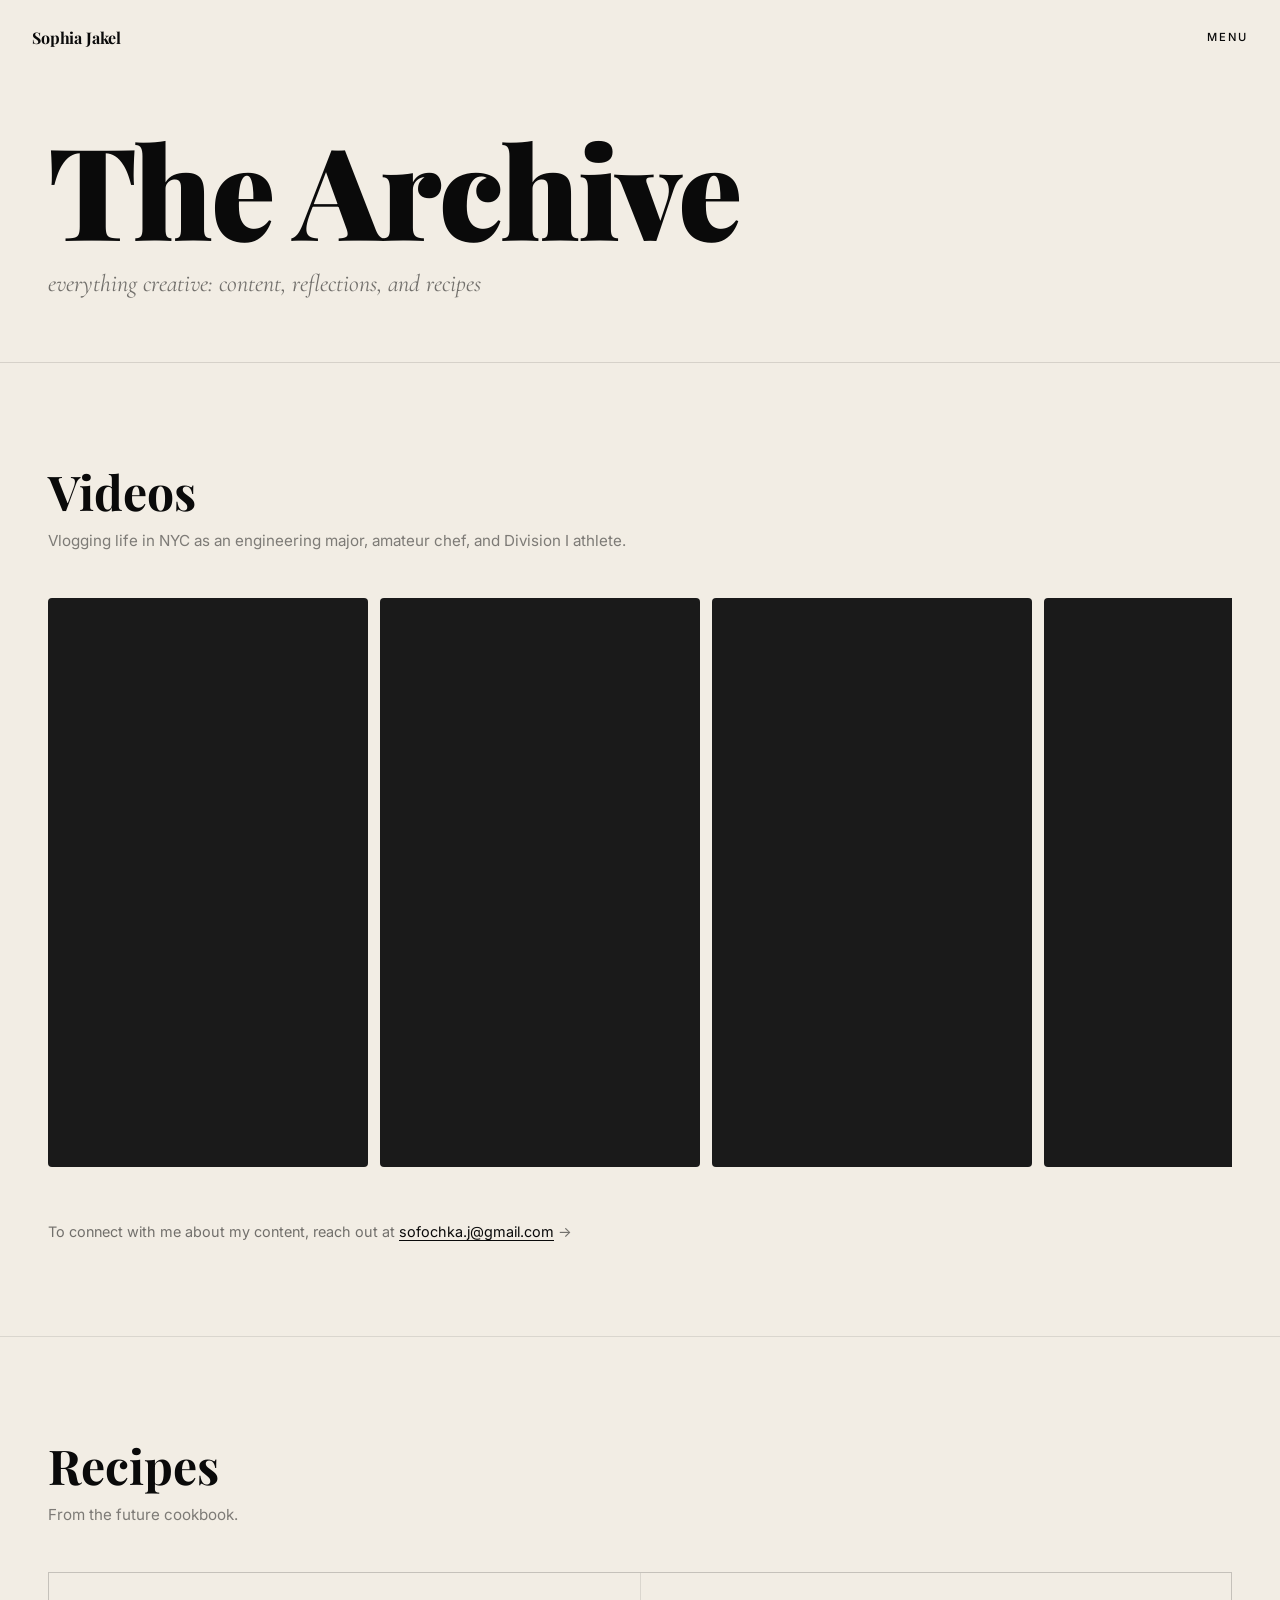
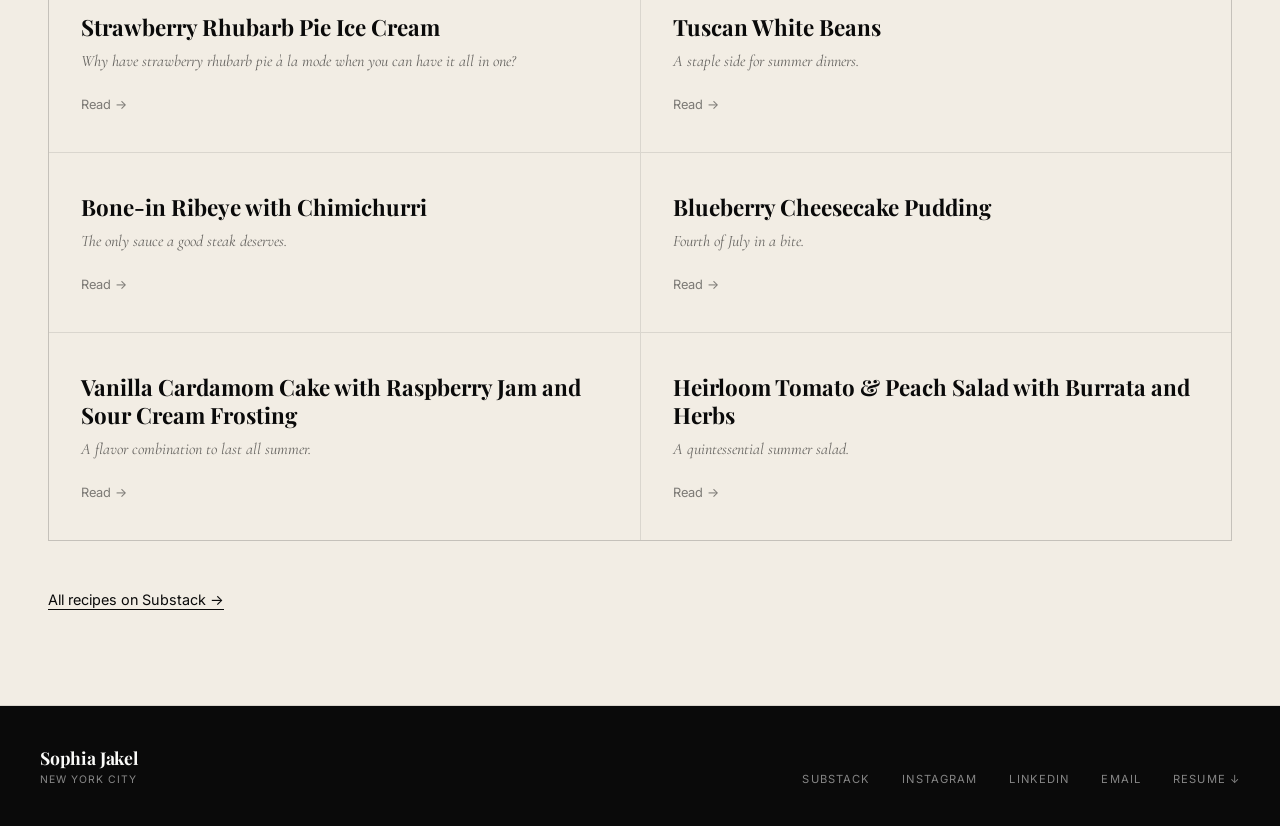
==== archive.html @ e9a000e8 "initial launch" ====
<!DOCTYPE html>
<html lang="en">
<head>
  <meta charset="UTF-8" />
  <meta name="viewport" content="width=device-width, initial-scale=1.0" />
  <title>The Archive — Sophia Jakel</title>
  <link rel="stylesheet" href="css/style.css" />
  <link rel="stylesheet" href="css/archive.css" />
  <link rel="preconnect" href="https://fonts.googleapis.com" />
  <link rel="preconnect" href="https://fonts.gstatic.com" crossorigin />
  <link href="https://fonts.googleapis.com/css2?family=Playfair+Display:ital,wght@0,400;0,700;0,900;1,400;1,700&family=Inter:wght@300;400;500&family=Cormorant+Garamond:ital,wght@0,300;0,400;1,300;1,400&display=swap" rel="stylesheet" />
</head>
<body>

  <div id="menu-overlay" aria-hidden="true">
    <div class="menu-inner">
      <nav class="menu-nav">
        <a href="index.html"       class="menu-item" data-index="01">Home</a>
        <a href="about.html"       class="menu-item" data-index="02">About</a>
        <a href="projects.html"    class="menu-item" data-index="03">Projects</a>
        <a href="archive.html"     class="menu-item" data-index="04">Archive</a>
        <a href="photography.html" class="menu-item" data-index="05">Photography</a>
      </nav>
      <div class="menu-footer">
        <a href="https://sonjakel.substack.com" target="_blank">Substack ↗</a>
        <a href="https://instagram.com/sonjakel_" target="_blank">Instagram ↗</a>
        <a href="https://www.linkedin.com/in/sophia-jakel-198600329/" target="_blank">LinkedIn ↗</a>
        <a href="mailto:sofochka.j@gmail.com">Email ↗</a>
      </div>
    </div>
  </div>

  <div id="site" class="visible">

    <div id="topbar">
      <a href="index.html" class="topbar-name">Sophia Jakel</a>
      <button id="menu-btn" aria-label="Open menu">Menu</button>
    </div>

    <!-- HEADER -->
    <header class="archive-header reveal">
      <h1 class="archive-title">The Archive</h1>
      <p class="archive-sub">everything creative: content, reflections, and recipes</p>
    </header>

    <!-- ── VIDEOS ───────────────────────────── -->
    <section class="archive-section reveal" id="archive-videos">
      <div class="archive-section-head">
        <h2 class="archive-section-title">Videos</h2>
        <p class="archive-section-desc">Vlogging life in NYC as an engineering major, amateur chef, and Division I athlete.</p>
      </div>

      <div class="reels-grid">
        <!--
          TO ADD A REEL:
          1. Save the video file (mp4) to the /videos/ folder
          2. Replace the placeholder div with:
             <a href="https://instagram.com/sonjakel_" target="_blank" class="reel-card">
               <video src="videos/your-reel.mp4" muted loop playsinline></video>
               <div class="reel-overlay"><span>▶</span></div>
             </a>
        -->
        <a href="https://instagram.com/sonjakel_" target="_blank" class="reel-card">
          <video src="videos/kebab-dinner.mp4" muted loop playsinline preload="metadata"></video>
          <div class="reel-overlay"><span>▶</span></div>
        </a>
        <a href="https://instagram.com/sonjakel_" target="_blank" class="reel-card">
          <video src="videos/memorial-day-cook.mp4" muted loop playsinline preload="metadata"></video>
          <div class="reel-overlay"><span>▶</span></div>
        </a>
        <a href="https://instagram.com/sonjakel_" target="_blank" class="reel-card">
          <video src="videos/blueberry-cheesecake-pudding.mp4" muted loop playsinline preload="metadata"></video>
          <div class="reel-overlay"><span>▶</span></div>
        </a>
        <a href="https://instagram.com/sonjakel_" target="_blank" class="reel-card">
          <video src="videos/fourth-of-july-cake.mp4" muted loop playsinline preload="metadata"></video>
          <div class="reel-overlay"><span>▶</span></div>
        </a>
        <a href="https://instagram.com/sonjakel_" target="_blank" class="reel-card">
          <video src="videos/upside-down-peach-almond-cake.mp4" muted loop playsinline preload="metadata"></video>
          <div class="reel-overlay"><span>▶</span></div>
        </a>
      </div>

      <div class="archive-partnership">
        To connect with me about my content, reach out at
        <a href="mailto:sofochka.j@gmail.com">sofochka.j@gmail.com</a> →
      </div>
    </section>

    <!-- ── RECIPES ───────────────────────────── -->
    <section class="archive-section reveal" id="archive-recipes">
      <div class="archive-section-head">
        <h2 class="archive-section-title">Recipes</h2>
        <p class="archive-section-desc">From the future cookbook.</p>
      </div>

      <div class="recipes-grid">
        <a href="https://sonjakel.substack.com/p/scoop-of-the-summer-strawberry-rhubarb" target="_blank" class="recipe-card">
          <h3 class="recipe-title">Strawberry Rhubarb Pie Ice Cream</h3>
          <p class="recipe-dek">Why have strawberry rhubarb pie à la mode when you can have it all in one?</p>
          <span class="recipe-link">Read →</span>
        </a>
        <a href="https://sonjakel.substack.com/p/tuscan-white-beans" target="_blank" class="recipe-card">
          <h3 class="recipe-title">Tuscan White Beans</h3>
          <p class="recipe-dek">A staple side for summer dinners.</p>
          <span class="recipe-link">Read →</span>
        </a>
        <a href="https://sonjakel.substack.com/p/bone-in-ribeye-and-chimichurri" target="_blank" class="recipe-card">
          <h3 class="recipe-title">Bone-in Ribeye with Chimichurri</h3>
          <p class="recipe-dek">The only sauce a good steak deserves.</p>
          <span class="recipe-link">Read →</span>
        </a>
        <a href="https://sonjakel.substack.com/p/blueberry-cheesecake-pudding" target="_blank" class="recipe-card">
          <h3 class="recipe-title">Blueberry Cheesecake Pudding</h3>
          <p class="recipe-dek">Fourth of July in a bite.</p>
          <span class="recipe-link">Read →</span>
        </a>
        <a href="https://sonjakel.substack.com/p/vanilla-cardamom-cake-with-raspberry" target="_blank" class="recipe-card">
          <h3 class="recipe-title">Vanilla Cardamom Cake with Raspberry Jam and Sour Cream Frosting</h3>
          <p class="recipe-dek">A flavor combination to last all summer.</p>
          <span class="recipe-link">Read →</span>
        </a>
        <a href="https://sonjakel.substack.com/p/heirloom-tomato-and-peach-salad-with" target="_blank" class="recipe-card">
          <h3 class="recipe-title">Heirloom Tomato &amp; Peach Salad with Burrata and Herbs</h3>
          <p class="recipe-dek">A quintessential summer salad.</p>
          <span class="recipe-link">Read →</span>
        </a>
      </div>

      <a href="https://sonjakel.substack.com" target="_blank" class="archive-cta">All recipes on Substack →</a>
    </section>

    <!-- ── ESSAYS & REFLECTIONS ───────────────
      Hidden for now until real essays are ready (first one: Chicago).
      Remove this comment wrapper to bring the section back.

    <section class="archive-section reveal" id="archive-essays">
      <div class="archive-section-head">
        <h2 class="archive-section-title">Essays &amp; Reflections</h2>
        <p class="archive-section-desc">Things I've been thinking about, written down.</p>
      </div>

      <div class="essays-list">
        <a href="https://sonjakel.substack.com" target="_blank" class="essay-item">
          <span class="essay-meta">Essay · Coming soon</span>
          <h3 class="essay-title">Add your essay title here</h3>
          <p class="essay-dek">Add a short description or pull quote from the piece.</p>
          <span class="essay-link">Read →</span>
        </a>
        <a href="https://sonjakel.substack.com" target="_blank" class="essay-item">
          <span class="essay-meta">Reflection · Coming soon</span>
          <h3 class="essay-title">Add your essay title here</h3>
          <p class="essay-dek">Add a short description or pull quote from the piece.</p>
          <span class="essay-link">Read →</span>
        </a>
        <a href="https://sonjakel.substack.com" target="_blank" class="essay-item">
          <span class="essay-meta">Essay · Coming soon</span>
          <h3 class="essay-title">Add your essay title here</h3>
          <p class="essay-dek">Add a short description or pull quote from the piece.</p>
          <span class="essay-link">Read →</span>
        </a>
      </div>

      <a href="https://sonjakel.substack.com" target="_blank" class="archive-cta">Read more on Substack →</a>
    </section>
    -->

    <footer class="site-footer">
      <div class="footer-left">
        <span>Sophia Jakel</span>
        <span class="footer-sub">New York City</span>
      </div>
      <div class="footer-right">
        <a href="https://sonjakel.substack.com" target="_blank">Substack</a>
        <a href="https://instagram.com/sonjakel_" target="_blank">Instagram</a>
        <a href="https://www.linkedin.com/in/sophia-jakel-198600329/" target="_blank">LinkedIn</a>
        <a href="mailto:sofochka.j@gmail.com">Email</a>
        <a href="Sophia_Jakel_Resume_.pdf" download>Resume ↓</a>
      </div>
    </footer>

  </div>

  <script src="js/main.js"></script>
  <script src="js/archive.js"></script>
</body>
</html>
---- css/style.css ----
/* ============================================
   SOPHIA JAKEL — style.css
   Full-screen immersive redesign

   1. Variables
   2. Reset & base
   3. Intro animation
   4. Top bar
   5. Menu overlay
   6. Panels (the scrolling sections)
   7. Hero panel
   8. Content panels
   9. Stream panel
   10. Footer
   11. Shared utilities
   12. Mobile
   ============================================ */


/* ── 1. VARIABLES ─────────────────────────── */
:root {
  --black:     #0a0a0a;
  --white:     #fafaf8;
  --cream:     #f2ede4;
  --blue:      #1a6bff;      /* the electric blue for hero text */
  --red:       #d4391a;      /* accent for tags */
  --gray:      #888;
  --light-gray:#ddd;

  --font-display:   'Playfair Display', Georgia, serif;
  --font-body:      'Inter', system-ui, sans-serif;
  --font-editorial: 'Cormorant Garamond', Georgia, serif;
}


/* ── 2. RESET & BASE ──────────────────────── */
*, *::before, *::after { box-sizing: border-box; margin: 0; padding: 0; }

html { font-size: 16px; scroll-behavior: smooth; }

body {
  background: var(--black);
  color: var(--white);
  font-family: var(--font-body);
  -webkit-font-smoothing: antialiased;
  overflow-x: hidden;
}

a { color: inherit; text-decoration: none; }
img { display: block; width: 100%; height: 100%; object-fit: cover; }

.hidden  { opacity: 0; pointer-events: none; }
.visible { opacity: 1; pointer-events: all; transition: opacity 0.8s ease; }


/* ── 3. INTRO ANIMATION ───────────────────── */
#intro {
  position: fixed;
  inset: 0;
  background: var(--black);
  display: flex;
  align-items: center;
  justify-content: center;
  z-index: 9999;
  transition: opacity 0.8s ease;
}

#intro.fade-out { opacity: 0; pointer-events: none; }

#intro-name {
  display: flex;
  align-items: baseline;
  font-family: var(--font-display);
  font-weight: 900;
  font-size: clamp(3rem, 9vw, 8rem);
  color: var(--white);
  letter-spacing: -0.02em;
}

.intro-letter {
  display: inline-block;
  opacity: 0;
  transform: translateY(16px);
  transition: opacity 0.2s ease, transform 0.2s ease;
}
.intro-letter.show { opacity: 1; transform: translateY(0); }
.intro-space { display: inline-block; width: 0.3em; }


/* ── 4. TOP BAR ───────────────────────────── */
#topbar {
  position: fixed;
  top: 0; left: 0; right: 0;
  z-index: 100;
  display: flex;
  justify-content: space-between;
  align-items: center;
  padding: 1.4rem 2rem;
  mix-blend-mode: difference; /* inverts against whatever's behind it — always readable */
}

.topbar-name {
  font-family: var(--font-display);
  font-weight: 700;
  font-size: 1rem;
  letter-spacing: -0.01em;
  color: var(--white);
}

#menu-btn {
  background: none;
  border: none;
  cursor: pointer;
  font-family: var(--font-body);
  font-size: 0.7rem;
  font-weight: 500;
  letter-spacing: 0.18em;
  text-transform: uppercase;
  color: var(--white);
  padding: 0.5rem 0;
  position: relative;
}

#menu-btn::after {
  content: '';
  position: absolute;
  bottom: 0; left: 0;
  width: 0; height: 1px;
  background: var(--white);
  transition: width 0.25s ease;
}
#menu-btn:hover::after { width: 100%; }


/* ── 5. MENU OVERLAY ──────────────────────── */
#menu-overlay {
  position: fixed;
  inset: 0;
  background: var(--black);
  z-index: 200;
  display: flex;
  align-items: center;
  justify-content: center;
  opacity: 0;
  pointer-events: none;
  transition: opacity 0.4s ease;
}

#menu-overlay.open {
  opacity: 1;
  pointer-events: all;
}

.menu-inner {
  width: 100%;
  max-width: 900px;
  padding: 4rem 2rem;
  display: flex;
  flex-direction: column;
  gap: 3rem;
}

.menu-nav {
  display: flex;
  flex-direction: column;
  gap: 0;
}

.menu-item {
  display: flex;
  align-items: baseline;
  gap: 1.5rem;
  font-family: var(--font-display);
  font-weight: 700;
  font-size: clamp(2.5rem, 7vw, 6rem);
  letter-spacing: -0.03em;
  line-height: 1.15;
  color: var(--white);
  border-top: 1px solid #222;
  padding: 0.6rem 0;
  transition: color 0.2s;
  opacity: 0;
  transform: translateY(20px);
  transition: opacity 0.35s ease, transform 0.35s ease, color 0.2s;
}

#menu-overlay.open .menu-item {
  opacity: 1;
  transform: translateY(0);
}

/* stagger each menu item */
#menu-overlay.open .menu-item:nth-child(1) { transition-delay: 0.05s; }
#menu-overlay.open .menu-item:nth-child(2) { transition-delay: 0.10s; }
#menu-overlay.open .menu-item:nth-child(3) { transition-delay: 0.15s; }
#menu-overlay.open .menu-item:nth-child(4) { transition-delay: 0.20s; }
#menu-overlay.open .menu-item:nth-child(5) { transition-delay: 0.25s; }
#menu-overlay.open .menu-item:nth-child(6) { transition-delay: 0.30s; }

.menu-item::before {
  content: attr(data-index);
  font-family: var(--font-body);
  font-size: 0.65rem;
  font-weight: 400;
  letter-spacing: 0.1em;
  color: var(--gray);
  width: 2rem;
  flex-shrink: 0;
}

.menu-item:hover { color: var(--blue); }
.menu-item:last-child { border-bottom: 1px solid #222; }

.menu-footer {
  display: flex;
  gap: 2.5rem;
}

.menu-footer a {
  font-family: var(--font-body);
  font-size: 0.72rem;
  letter-spacing: 0.1em;
  text-transform: uppercase;
  color: var(--gray);
  transition: color 0.2s;
}
.menu-footer a:hover { color: var(--white); }

/* Close button — top right of overlay */
#menu-overlay::after {
  content: '✕';
  position: absolute;
  top: 1.4rem;
  right: 2rem;
  font-size: 1rem;
  color: var(--gray);
  cursor: pointer;
  font-family: var(--font-body);
  letter-spacing: 0;
}


/* ── 6. PANELS ────────────────────────────── */
.panel {
  min-height: 100svh;
  width: 100%;
  position: relative;
  display: flex;
  align-items: center;
}


/* ── 7. HERO PANEL ────────────────────────── */
.panel--hero {
  justify-content: flex-start;
  align-items: flex-end;
  overflow: hidden;
}

.panel-bg {
  position: absolute;
  inset: 0;
  width: 100%;
  height: 100%;
  object-fit: cover;
  object-position: center center;
}

.hero-overlay {
  position: absolute;
  inset: 0;
  background: linear-gradient(
    to top,
    rgba(0,0,0,0.75) 0%,
    rgba(0,0,0,0.2) 50%,
    rgba(0,0,0,0.05) 100%
  );
}

.hero-content {
  position: relative;
  z-index: 2;
  padding: 0 2.5rem 4rem;
  display: flex;
  flex-direction: column;
  gap: 1rem;
}

.hero-title {
  font-family: var(--font-display);
  font-weight: 900;
  font-size: clamp(3rem, 8vw, 9rem);
  line-height: 1.0;
  letter-spacing: -0.03em;
  color: var(--blue);
  display: flex;
  flex-direction: column;
}

.hero-sub {
  font-family: var(--font-body);
  font-size: 0.72rem;
  letter-spacing: 0.15em;
  text-transform: uppercase;
  color: rgba(255,255,255,0.6);
}

.scroll-hint {
  position: absolute;
  bottom: 1.8rem;
  right: 2.5rem;
  font-family: var(--font-body);
  font-size: 0.65rem;
  letter-spacing: 0.15em;
  text-transform: uppercase;
  color: rgba(255,255,255,0.4);
  z-index: 2;
}


/* ── 8. CONTENT PANELS ────────────────────── */

/* Photography — dark background, image left */
.panel--photography {
  background: #111;
  gap: 0;
}

/* Recipes — black with large type */
.panel--recipes {
  background: var(--black);
  color: var(--white);
  padding: 6rem 2.5rem;
}

/* About — warm cream, image-led */
.panel--about {
  background: var(--cream);
  color: var(--black);
  gap: 0;
}

.panel--about .panel-heading,
.panel--about .panel-desc,
.panel--about .panel-link { color: var(--black); }

.panel--about .panel-number { color: #aaa; }

/* Places — deep warm dark */
.panel--projects {
  background: #0f0d0b;
  color: var(--white);
  gap: 0;
}

/* Two-column layouts */
.panel-image-left {
  width: 55%;
  height: 100svh;
  flex-shrink: 0;
  overflow: hidden;
}

.panel-image-right {
  width: 45%;
  height: 100svh;
  flex-shrink: 0;
  overflow: hidden;
}

.panel-image-left--tall {
  height: 100svh;
}

.panel-text-right {
  flex: 1;
  padding: 4rem 3rem 4rem 4rem;
  display: flex;
  flex-direction: column;
  justify-content: center;
  gap: 1.5rem;
}

.panel-text-left {
  flex: 1;
  padding: 4rem 4rem 4rem 3rem;
  display: flex;
  flex-direction: column;
  justify-content: center;
  gap: 1.5rem;
}

.panel-full-text {
  max-width: 900px;
  display: flex;
  flex-direction: column;
  gap: 2rem;
}

.panel-number {
  font-family: var(--font-body);
  font-size: 0.65rem;
  letter-spacing: 0.15em;
  text-transform: uppercase;
  color: var(--gray);
}

.panel--essays .panel-number { color: #aaa; }

.panel-heading {
  font-family: var(--font-display);
  font-weight: 900;
  font-size: clamp(2.5rem, 5vw, 5rem);
  letter-spacing: -0.03em;
  line-height: 1.05;
}

.panel-heading--huge {
  font-size: clamp(3.5rem, 8vw, 9rem);
  line-height: 0.95;
}

.panel-desc {
  font-family: var(--font-editorial);
  font-size: 1.15rem;
  line-height: 1.7;
  font-style: italic;
  max-width: 48ch;
  opacity: 0.8;
}

.panel-link {
  display: inline-flex;
  align-items: center;
  gap: 0.4rem;
  font-family: var(--font-body);
  font-size: 0.75rem;
  font-weight: 500;
  letter-spacing: 0.1em;
  text-transform: uppercase;
  border-bottom: 1px solid currentColor;
  padding-bottom: 2px;
  width: fit-content;
  transition: opacity 0.2s;
}
.panel-link:hover { opacity: 0.6; }

/* essays panel — dark text on cream */
.panel--essays .panel-heading,
.panel--essays .panel-desc,
.panel--essays .panel-link { color: var(--black); }


/* ── 9. STREAM PANEL ──────────────────────── */
.panel--stream {
  background: var(--white);
  color: var(--black);
  flex-direction: column;
  align-items: stretch;
  justify-content: flex-start;
  padding: 6rem 2.5rem;
  min-height: auto;
}

.stream-header {
  margin-bottom: 2rem;
  border-bottom: 3px solid var(--black);
  padding-bottom: 1.2rem;
}

.stream-heading {
  font-family: var(--font-display);
  font-weight: 900;
  font-size: clamp(2rem, 4vw, 3.5rem);
  letter-spacing: -0.03em;
}

.stream-list {
  display: flex;
  flex-direction: column;
}

.stream-row {
  display: grid;
  grid-template-columns: 110px 1fr 80px;
  align-items: baseline;
  gap: 2rem;
  padding: 1.2rem 0;
  border-bottom: 1px solid var(--light-gray);
  color: var(--black);
  transition: background 0.15s;
}

.stream-row:hover {
  background: var(--cream);
  margin: 0 -1rem;
  padding-left: 1rem;
  padding-right: 1rem;
}

.stream-row-tag {
  font-family: var(--font-body);
  font-size: 0.65rem;
  font-weight: 500;
  letter-spacing: 0.12em;
  text-transform: uppercase;
  color: var(--red);
}

.stream-row-title {
  font-family: var(--font-display);
  font-size: 1.05rem;
  font-weight: 400;
}

.stream-row-date {
  font-family: var(--font-body);
  font-size: 0.65rem;
  letter-spacing: 0.08em;
  color: var(--gray);
  text-align: right;
  text-transform: uppercase;
}

.stream-row--more {
  grid-template-columns: 1fr;
  margin-top: 0.5rem;
  border-bottom: none;
}

.stream-row--more .stream-row-title {
  font-family: var(--font-body);
  font-size: 0.75rem;
  font-weight: 500;
  letter-spacing: 0.1em;
  text-transform: uppercase;
  color: var(--black);
  border-bottom: 1px solid var(--black);
  padding-bottom: 1px;
  width: fit-content;
}


/* ── 10. FOOTER ───────────────────────────── */
.site-footer {
  background: var(--black);
  color: var(--white);
  display: flex;
  justify-content: space-between;
  align-items: flex-end;
  padding: 2.5rem 2.5rem;
}

.footer-left {
  display: flex;
  flex-direction: column;
  gap: 0.3rem;
}

.footer-left span:first-child {
  font-family: var(--font-display);
  font-weight: 700;
  font-size: 1.1rem;
  letter-spacing: -0.01em;
}

.footer-sub {
  font-size: 0.65rem;
  letter-spacing: 0.1em;
  text-transform: uppercase;
  color: var(--gray);
}

.footer-right {
  display: flex;
  gap: 2rem;
}

.footer-right a {
  font-size: 0.7rem;
  letter-spacing: 0.1em;
  text-transform: uppercase;
  color: rgba(255,255,255,0.5);
  transition: color 0.2s;
}
.footer-right a:hover { color: var(--white); }


/* ── 11. ABOUT PAGE SHARED STYLES ─────────── */
/* (imported via about.css) */


/* ── 12. MOBILE ───────────────────────────── */
@media (max-width: 768px) {
  #topbar { padding: 1.2rem 1.2rem; }

  .hero-content { padding: 0 1.2rem 3rem; }

  .hero-title { font-size: clamp(2.2rem, 10vw, 4rem); }

  .panel--photography,
  .panel--essays,
  .panel--projects {
    flex-direction: column;
  }

  .panel-image-left,
  .panel-image-right {
    width: 100%;
    height: 50vw;
  }

  .panel-text-right,
  .panel-text-left {
    padding: 2.5rem 1.5rem;
  }

  .recipes-text { padding: 2rem 1.2rem; width: 100%; }

  .panel--stream { padding: 4rem 1.2rem; }

  .stream-row {
    grid-template-columns: 90px 1fr;
    grid-template-rows: auto auto;
    gap: 0.5rem 1rem;
  }

  .stream-row-date {
    grid-column: 1;
    grid-row: 2;
    text-align: left;
  }

  .stream-row-title { grid-column: 2; grid-row: 1 / 3; }

  .menu-inner { padding: 6rem 1.5rem 3rem; }

  .menu-item { font-size: clamp(2rem, 10vw, 3.5rem); }

  .site-footer { flex-direction: column; gap: 1.5rem; align-items: flex-start; }
}
---- css/archive.css ----
/* ── ARCHIVE PAGE ─────────────────────────── */

body { background: var(--cream) !important; }

#topbar {
  mix-blend-mode: normal !important;
  color: var(--black);
}

#topbar .topbar-name,
#topbar #menu-btn {
  color: var(--black) !important;
}

/* ── SCROLL REVEAL ── */
.reveal {
  opacity: 0;
  transform: translateY(40px);
  transition: opacity 0.7s ease, transform 0.7s ease;
}
.reveal.visible {
  opacity: 1;
  transform: none;
}

/* ── HEADER ── */
.archive-header {
  padding: 8rem 3rem 4rem;
  border-bottom: 1px solid rgba(10,10,10,0.12);
}

.archive-title {
  font-family: 'Playfair Display', serif;
  font-size: clamp(4rem, 10vw, 9rem);
  font-weight: 900;
  line-height: 0.95;
  letter-spacing: -0.02em;
  color: var(--black);
  margin: 0 0 1.2rem;
}

.archive-sub {
  font-family: 'Cormorant Garamond', serif;
  font-size: clamp(1.1rem, 2vw, 1.5rem);
  font-style: italic;
  color: rgba(10,10,10,0.55);
  margin: 0;
}

/* ── SECTIONS ── */
.archive-section {
  padding: 6rem 3rem;
  border-bottom: 1px solid rgba(10,10,10,0.1);
}

.archive-section-head {
  margin-bottom: 3rem;
}

.archive-section-title {
  font-family: 'Playfair Display', serif;
  font-size: clamp(1.8rem, 4vw, 3rem);
  font-weight: 700;
  color: var(--black);
  margin: 0 0 0.5rem;
}

.archive-section-desc {
  font-family: 'Inter', sans-serif;
  font-size: 0.95rem;
  color: rgba(10,10,10,0.5);
  margin: 0;
}

/* ── REELS STRIP ── */
.reels-grid {
  display: flex;
  flex-direction: row;
  gap: 0.75rem;
  overflow-x: auto;
  scroll-snap-type: x mandatory;
  -webkit-overflow-scrolling: touch;
  padding-bottom: 1rem;
  margin-bottom: 2.5rem;
  /* hide scrollbar but keep scrollable */
  scrollbar-width: none;
}
.reels-grid::-webkit-scrollbar { display: none; }

.reel-card {
  position: relative;
  flex: 0 0 320px;
  aspect-ratio: 9 / 16;
  display: block;
  overflow: hidden;
  border-radius: 4px;
  background: #1a1a1a;
  text-decoration: none;
  cursor: pointer;
  scroll-snap-align: start;
  transition: transform 0.3s ease;
}

.reel-card:hover {
  transform: scale(1.02);
}

.reel-card video {
  width: 100%;
  height: 100%;
  object-fit: cover;
  display: block;
}

.reel-placeholder {
  background: linear-gradient(160deg, #1a1a1a 0%, #2e2e2e 100%);
}

.reel-overlay {
  position: absolute;
  inset: 0;
  display: flex;
  align-items: center;
  justify-content: center;
  color: rgba(255,255,255,0.3);
  font-size: 1.5rem;
  transition: color 0.3s ease;
}

.reel-card:hover .reel-overlay {
  color: rgba(255,255,255,0.7);
}

/* hide overlay when video is present */
.reel-card video ~ .reel-overlay {
  display: none;
}

/* ── PARTNERSHIP LINE ── */
.archive-partnership {
  font-family: 'Inter', sans-serif;
  font-size: 0.9rem;
  color: rgba(10,10,10,0.55);
  margin-top: 2rem;
}

.archive-partnership a {
  color: var(--black);
  text-decoration: underline;
  text-underline-offset: 3px;
}

.archive-partnership a:hover {
  color: var(--blue);
}

/* ── ESSAYS LIST ── */
.essays-list {
  display: flex;
  flex-direction: column;
  gap: 0;
  margin-bottom: 3rem;
}

.essay-item {
  display: grid;
  grid-template-columns: 1fr auto;
  grid-template-rows: auto auto auto;
  column-gap: 2rem;
  padding: 2rem 0;
  border-top: 1px solid rgba(10,10,10,0.1);
  text-decoration: none;
  color: var(--black);
  transition: background 0.2s ease;
}

.essay-item:last-child {
  border-bottom: 1px solid rgba(10,10,10,0.1);
}

.essay-item:hover {
  background: rgba(10,10,10,0.03);
  margin: 0 -3rem;
  padding-left: 3rem;
  padding-right: 3rem;
}

.essay-meta {
  grid-column: 1;
  font-family: 'Inter', sans-serif;
  font-size: 0.75rem;
  letter-spacing: 0.08em;
  text-transform: uppercase;
  color: rgba(10,10,10,0.4);
  margin-bottom: 0.4rem;
}

.essay-title {
  grid-column: 1;
  font-family: 'Playfair Display', serif;
  font-size: clamp(1.2rem, 2.5vw, 1.7rem);
  font-weight: 700;
  margin: 0 0 0.5rem;
  line-height: 1.2;
}

.essay-dek {
  grid-column: 1;
  font-family: 'Cormorant Garamond', serif;
  font-size: 1.05rem;
  font-style: italic;
  color: rgba(10,10,10,0.6);
  margin: 0;
  line-height: 1.5;
}

.essay-link {
  grid-column: 2;
  grid-row: 1 / 4;
  align-self: center;
  font-family: 'Inter', sans-serif;
  font-size: 0.85rem;
  color: rgba(10,10,10,0.4);
  white-space: nowrap;
  transition: color 0.2s ease;
}

.essay-item:hover .essay-link {
  color: var(--black);
}

/* ── RECIPES GRID ── */
.recipes-grid {
  display: grid;
  grid-template-columns: repeat(2, 1fr);
  gap: 1px;
  background: rgba(10,10,10,0.1);
  margin-bottom: 3rem;
  border: 1px solid rgba(10,10,10,0.1);
}

.recipe-card {
  background: var(--cream);
  padding: 2.5rem 2rem;
  text-decoration: none;
  color: var(--black);
  display: flex;
  flex-direction: column;
  justify-content: space-between;
  min-height: 160px;
  transition: background 0.2s ease;
}

.recipe-card:hover {
  background: var(--black);
  color: var(--white);
}

.recipe-title {
  font-family: 'Playfair Display', serif;
  font-size: clamp(1rem, 2vw, 1.4rem);
  font-weight: 700;
  margin: 0 0 0.6rem;
  line-height: 1.25;
}

.recipe-dek {
  font-family: 'Cormorant Garamond', serif;
  font-size: 1rem;
  font-style: italic;
  color: rgba(10,10,10,0.6);
  margin: 0 0 1.5rem;
  line-height: 1.4;
  transition: color 0.2s ease;
}

.recipe-card:hover .recipe-dek {
  color: rgba(255,255,255,0.75);
}

.recipe-link {
  font-family: 'Inter', sans-serif;
  font-size: 0.8rem;
  opacity: 0.5;
  transition: opacity 0.2s ease;
}

.recipe-card:hover .recipe-link {
  opacity: 1;
  color: var(--white);
}

/* ── SHARED CTA ── */
.archive-cta {
  display: inline-block;
  font-family: 'Inter', sans-serif;
  font-size: 0.9rem;
  color: var(--black);
  text-decoration: underline;
  text-underline-offset: 4px;
  transition: color 0.2s ease;
}

.archive-cta:hover {
  color: var(--blue);
}
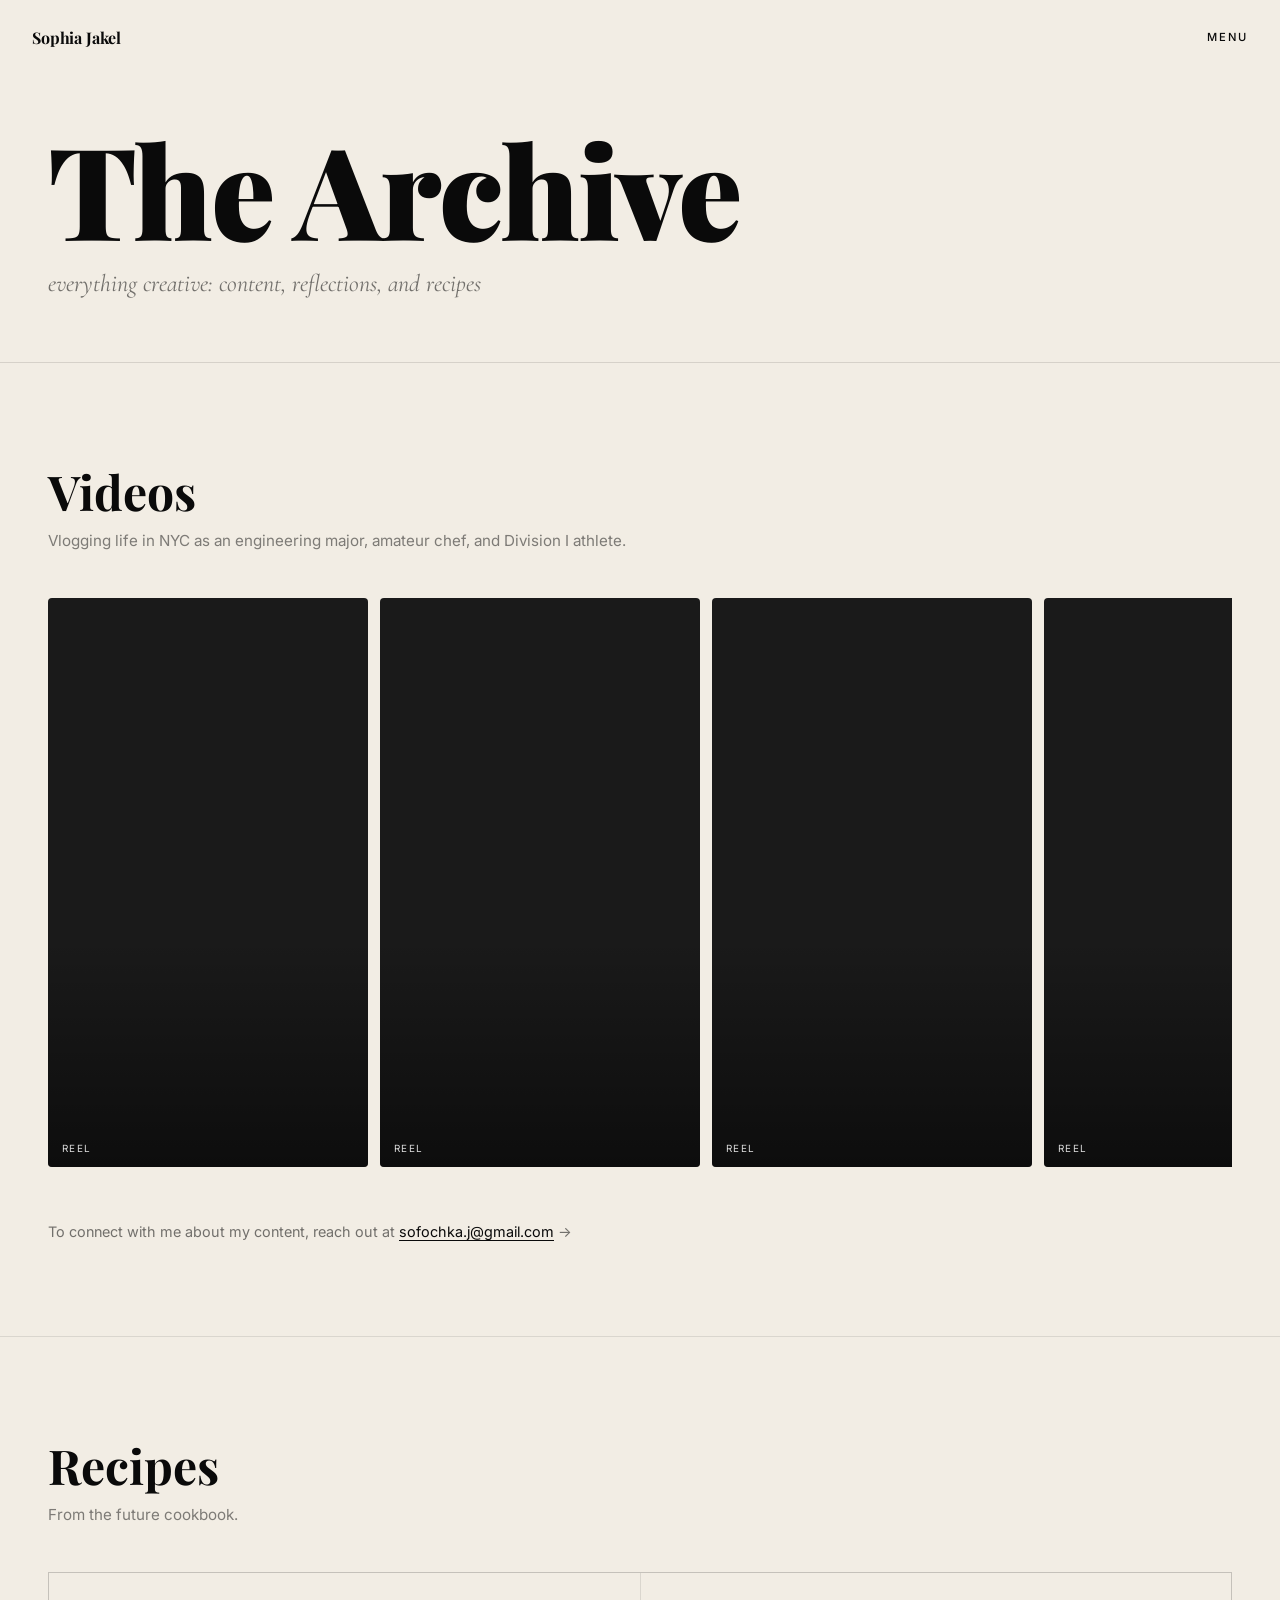
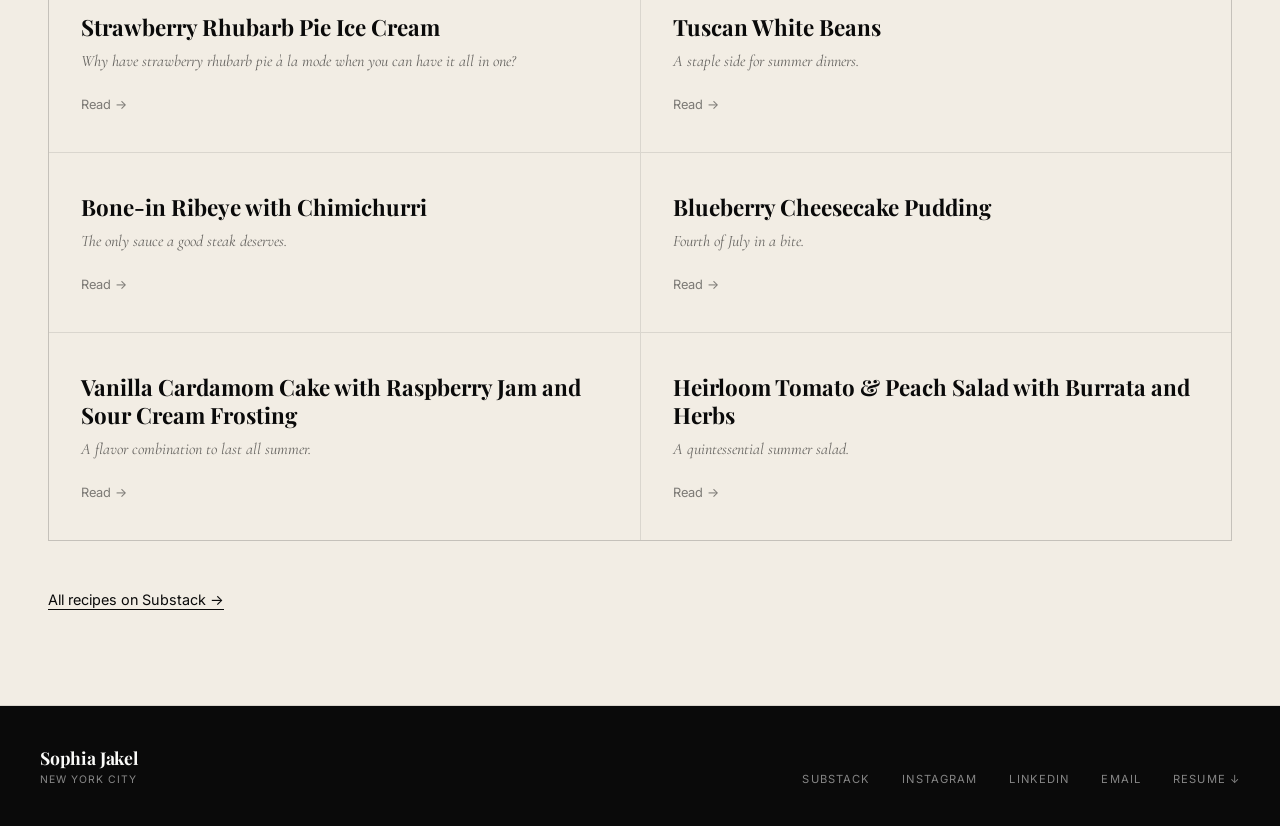
==== commit 73340f27: "add reels to The Archive: hover-to-play video cards linking to Instagram Re-encoded the five origina" ====
--- a/archive.html
+++ b/archive.html
@@ -52,33 +52,29 @@
 
       <div class="reels-grid">
         <!--
-          TO ADD A REEL:
-          1. Save the video file (mp4) to the /videos/ folder
-          2. Replace the placeholder div with:
-             <a href="https://instagram.com/sonjakel_" target="_blank" class="reel-card">
-               <video src="videos/your-reel.mp4" muted loop playsinline></video>
-               <div class="reel-overlay"><span>▶</span></div>
-             </a>
+          Each card: still frame → plays on hover → click opens the Reel on Instagram.
+          The #t=0.1 on each src makes the browser paint the first frame as the still.
+          To point a card at a specific Reel, swap its href for that Reel's URL.
         -->
-        <a href="https://instagram.com/sonjakel_" target="_blank" class="reel-card">
-          <video src="videos/kebab-dinner.mp4" muted loop playsinline preload="metadata"></video>
-          <div class="reel-overlay"><span>▶</span></div>
+        <a href="https://instagram.com/sonjakel_" target="_blank" rel="noopener" class="reel-card" aria-label="Kebab dinner — watch on Instagram">
+          <video src="videos/kebab-dinner.mp4#t=0.1" muted loop playsinline preload="metadata"></video>
+          <span class="reel-badge">Reel</span>
         </a>
-        <a href="https://instagram.com/sonjakel_" target="_blank" class="reel-card">
-          <video src="videos/memorial-day-cook.mp4" muted loop playsinline preload="metadata"></video>
-          <div class="reel-overlay"><span>▶</span></div>
+        <a href="https://instagram.com/sonjakel_" target="_blank" rel="noopener" class="reel-card" aria-label="Memorial Day cook — watch on Instagram">
+          <video src="videos/memorial-day-cook.mp4#t=0.1" muted loop playsinline preload="metadata"></video>
+          <span class="reel-badge">Reel</span>
         </a>
-        <a href="https://instagram.com/sonjakel_" target="_blank" class="reel-card">
-          <video src="videos/blueberry-cheesecake-pudding.mp4" muted loop playsinline preload="metadata"></video>
-          <div class="reel-overlay"><span>▶</span></div>
+        <a href="https://instagram.com/sonjakel_" target="_blank" rel="noopener" class="reel-card" aria-label="Blueberry cheesecake pudding — watch on Instagram">
+          <video src="videos/blueberry-cheesecake-pudding.mp4#t=0.1" muted loop playsinline preload="metadata"></video>
+          <span class="reel-badge">Reel</span>
         </a>
-        <a href="https://instagram.com/sonjakel_" target="_blank" class="reel-card">
-          <video src="videos/fourth-of-july-cake.mp4" muted loop playsinline preload="metadata"></video>
-          <div class="reel-overlay"><span>▶</span></div>
+        <a href="https://instagram.com/sonjakel_" target="_blank" rel="noopener" class="reel-card" aria-label="Fourth of July cake — watch on Instagram">
+          <video src="videos/fourth-of-july-cake.mp4#t=0.1" muted loop playsinline preload="metadata"></video>
+          <span class="reel-badge">Reel</span>
         </a>
-        <a href="https://instagram.com/sonjakel_" target="_blank" class="reel-card">
-          <video src="videos/upside-down-peach-almond-cake.mp4" muted loop playsinline preload="metadata"></video>
-          <div class="reel-overlay"><span>▶</span></div>
+        <a href="https://instagram.com/sonjakel_" target="_blank" rel="noopener" class="reel-card" aria-label="Upside-down peach and almond cake — watch on Instagram">
+          <video src="videos/upside-down-peach-almond-cake.mp4#t=0.1" muted loop playsinline preload="metadata"></video>
+          <span class="reel-badge">Reel</span>
         </a>
       </div>
 
--- a/css/archive.css
+++ b/css/archive.css
@@ -112,28 +112,36 @@
   display: block;
 }
 
-.reel-placeholder {
-  background: linear-gradient(160deg, #1a1a1a 0%, #2e2e2e 100%);
-}
-
-.reel-overlay {
+/* scrim keeps the badge legible over any first frame */
+.reel-card::after {
+  content: '';
   position: absolute;
-  inset: 0;
-  display: flex;
-  align-items: center;
-  justify-content: center;
-  color: rgba(255,255,255,0.3);
-  font-size: 1.5rem;
-  transition: color 0.3s ease;
-}
-
-.reel-card:hover .reel-overlay {
-  color: rgba(255,255,255,0.7);
-}
-
-/* hide overlay when video is present */
-.reel-card video ~ .reel-overlay {
-  display: none;
+  inset: auto 0 0 0;
+  height: 40%;
+  background: linear-gradient(to top, rgba(0,0,0,0.5), transparent);
+  opacity: 1;
+  transition: opacity 0.3s ease;
+  pointer-events: none;
+}
+
+.reel-badge {
+  position: absolute;
+  left: 0.85rem;
+  bottom: 0.8rem;
+  z-index: 2;
+  font-family: 'Inter', sans-serif;
+  font-size: 0.62rem;
+  letter-spacing: 0.16em;
+  text-transform: uppercase;
+  color: rgba(255,255,255,0.85);
+  transition: opacity 0.3s ease;
+  pointer-events: none;
+}
+
+/* once it's playing, get out of the way */
+.reel-card:hover::after,
+.reel-card:hover .reel-badge {
+  opacity: 0;
 }
 
 /* ── PARTNERSHIP LINE ── */
